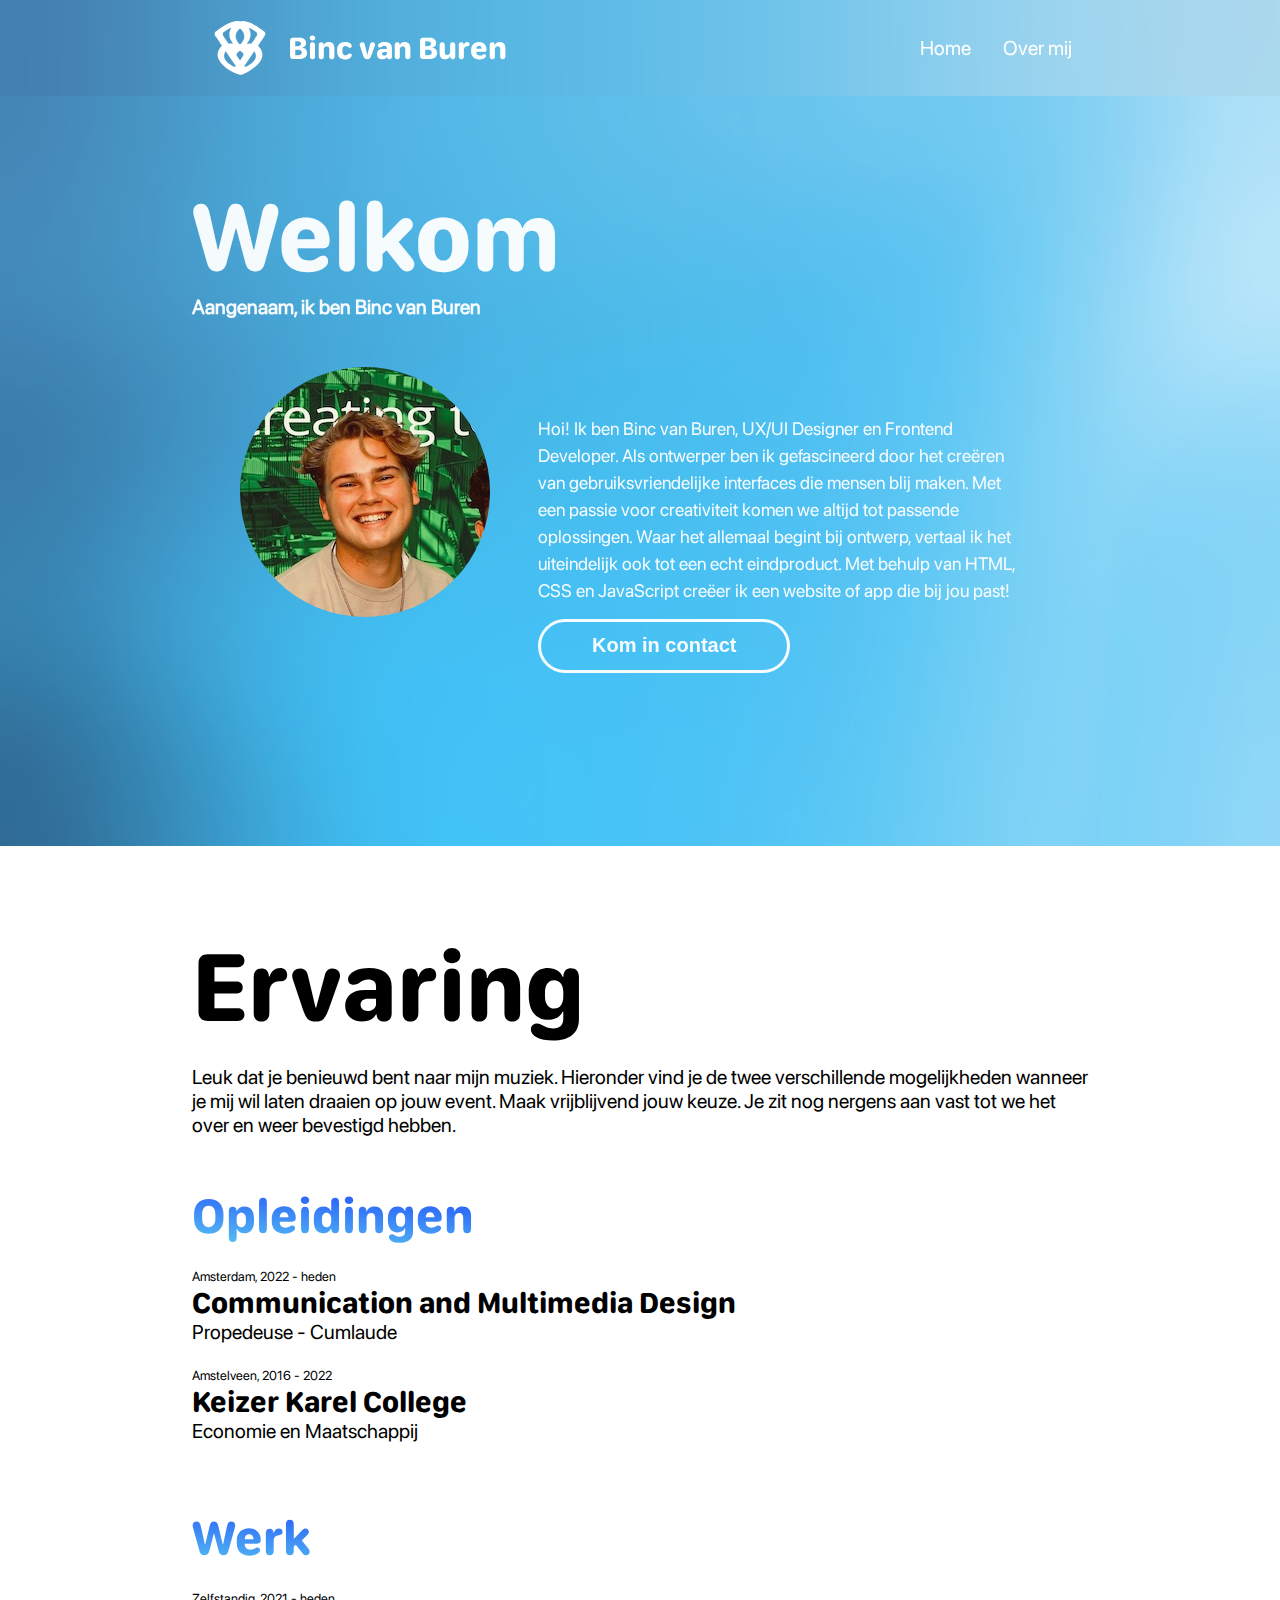
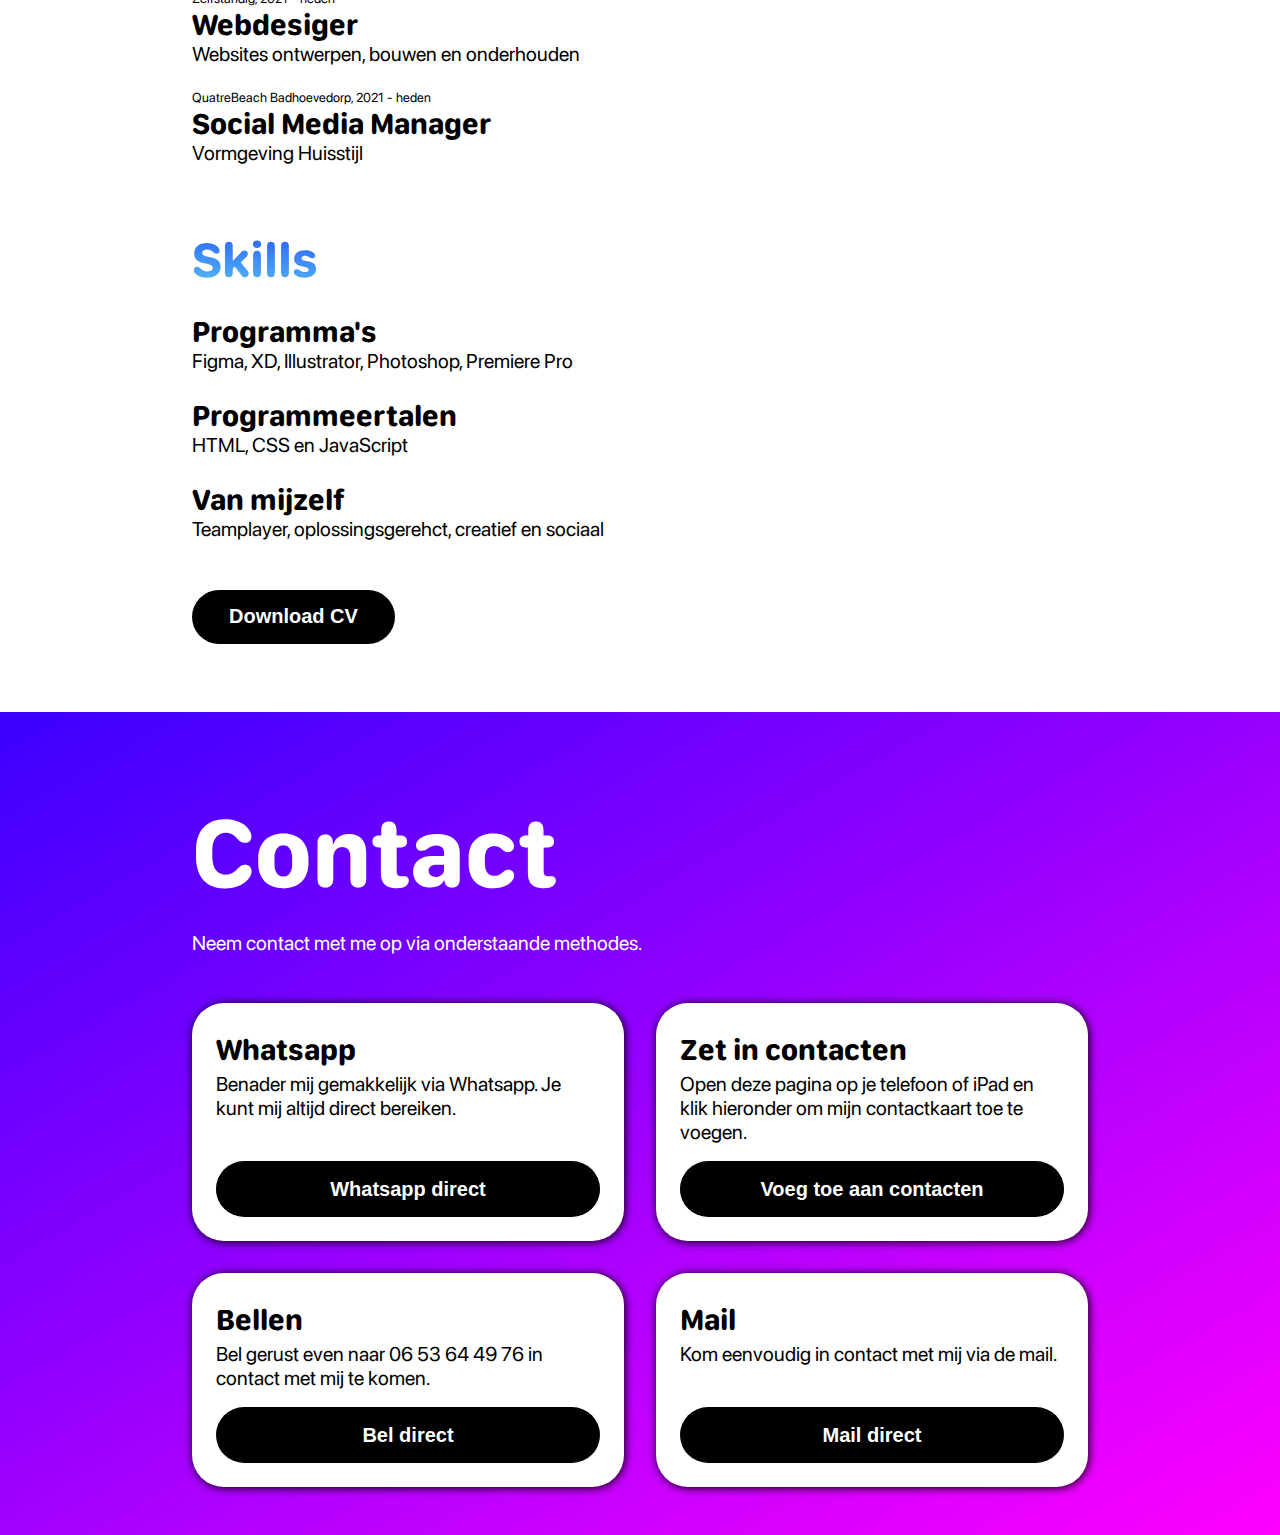
==== over_portfolio.html @ d805f2c6 "Add files via upload" ====
<!doctype html>
<html lang="nl">

<head>
	<meta charset="UTF-8">
	<meta name="author" content="jouw naam">
	<meta name="viewport" content="width=device-width, initial-scale=1">

	<title>Portfolio | Binc van Buren</title>

	<link href="styles/style.css" rel="stylesheet">
	<link rel="icon" type="image/svg+xml" href="images/favicon.svg">
</head>

<body class="over_portfolio">

	<script defer src="scripts/script.js"></script>

	<header>
		<nav>
			<img src="./images/iconen/logo_small.svg" alt="Apple logo">
			<div> <a href="portfolio.html">
					<h1>Binc van Buren</h1>
				</a></div>

			<div> <a href="portfolio.html">
					<p>Home</p>
				</a>
				<a href="over_portfolio.html">
					<p>Over mij</p>
				</a>
			</div>
		</nav>
	</header>

	<main>
		<section class="video_wrapper">
			<video src="./videos/gradient_blauw.mp4" playsinline loop muted autoplay></video>
			<video src="./videos/gradient.mp4" playsinline loop muted autoplay></video>
		</section>

		<section class="video_wrapper2" id="welkom">


			<div>
				<div>
					<div>
						<h2>Welkom</h2>
						<p>Aangenaam, ik ben Binc van Buren</p>
					</div>

					<div>
						<img src="./images/portfolio/binc_klein.jpg" alt="Apple logo">
					</div>


				</div>

				<div>
					<div>
						<img src="./images/portfolio/binc.jpg" alt="Apple logo">
					</div>
					<div>
						<p>
							Hoi! Ik ben Binc van Buren, UX/UI Designer en Frontend Developer. Als ontwerper ben ik gefascineerd door het creëren van gebruiksvriendelijke interfaces die mensen blij maken. Met een passie voor creativiteit komen we altijd tot passende oplossingen. Waar het allemaal begint bij ontwerp, vertaal ik het uiteindelijk ook tot een echt eindproduct. Met behulp van HTML, CSS en JavaScript creëer ik een website of app die bij jou past!</p>
						<a class="secundair" href="#contact"><button class="bt">Kom in contact</button></a>
					</div>
				</div>
			</div>
		</section>

		<section class="wrapper3" id="ervaring">
			<div>
				<h2>Ervaring</h2>
				<p>Leuk dat je benieuwd bent naar mijn muziek. Hieronder vind je de twee verschillende mogelijkheden
					wanneer je mij wil laten draaien op jouw event. Maak vrijblijvend jouw keuze. Je zit nog nergens aan
					vast tot we het over en weer bevestigd hebben.</p>
			</div>

			<div class="ev_lijst">


				<div id="opleidingen">
				<h3>Opleidingen</h3>
				<article>
					<p>Amsterdam, 2022 - heden</p>
					<h4>Communication and Multimedia Design</h4>
					<p>Propedeuse - Cumlaude</p>
				</article>

				<article>
					<p>Amstelveen, 2016 - 2022</p>
					<h4>Keizer Karel College</h4>
					<p>Economie en Maatschappij</p>
				</article>
			</div>

			<div id="werk">
				<h3>Werk</h3>
				<article>
					<p>Zelfstandig, 2021 - heden</p>
					<h4>Webdesiger</h4>
					<p>Websites ontwerpen, bouwen en onderhouden</p>
				</article>

				<article>
					<p>QuatreBeach Badhoevedorp, 2021 - heden</p>
					<h4>Social Media Manager</h4>
					<p>Vormgeving Huisstijl</p>
				</article>
			</div>

			<div id="skills">
				<h3>Skills</h3>
				<article>
					<p></p>
					<h4>Programma's</h4>
					<p>Figma, XD, Illustrator, Photoshop, Premiere Pro</p>
				</article>

				<article>
					<p></p>
					<h4>Programmeertalen</h4>
					<p>HTML, CSS en JavaScript</p>
				</article>

				<article>
					<p></p>
					<h4>Van mijzelf</h4>
					<p>Teamplayer, oplossingsgerehct, creatief en sociaal</p>
				</article>
			</div>

			<div>
				<a class="grid-button_contact" href="./assets/cv/CV Binc van Buren.pdf" target="_blank"> <button class="bt">Download CV</button></a>
			</div>
		</section>

		<section class="wrapper4" id="contact">
			<div>
				<h2>Contact</h2>
				<p>Neem contact met me op via onderstaande methodes.</p>

			</div>

			<div class="grid1">
				<article>
					<div>
						<h3>Whatsapp</h3>
						<p>Benader mij gemakkelijk via Whatsapp. Je kunt mij altijd direct bereiken.</p>
					</div>
					<div>
						<a class="grid-button_contact" href="https://wa.link/j24bse" target="_blank"><button
								class="bt">Whatsapp direct</button></a>
					</div>
				</article>

				<article>
					<div>
						<h3>Zet in contacten</h3>
						<p>Voeg mijn contactgegevens toe aan je contactenlijst om mij gemakkelijk te benaderen.</p>
						<p>Open deze pagina op je telefoon of iPad en klik hieronder om mijn contactkaart toe te voegen.
						</p>
					</div>
					<div>
						<a class="grid-button_contact" href="./assets/vcard/Binc van Buren.vcf"><button class="bt">Voeg
								toe aan contacten</button></a>
					</div>
				</article>

				<article>
					<div>
						<h3>Bellen</h3>
						<p>Bel gerust even om in contact met mij te komen.</p>
						<p>Bel gerust even naar 06 53 64 49 76 in contact met mij te komen.</p>
					</div>
					<div>
						<a class="grid-button_contact" href="./assets/vcard/Binc van Buren.vcf"><button class="bt">Bel
								direct</button></a>
					</div>
				</article>

				<article>
					<div>
						<h3>Mail</h3>
						<p>Kom eenvoudig in contact met mij via de mail. </p>
					</div>
					<div>
						<a class="grid-button_contact" href="mailto:bincvanburen@icloud.com?subject=DJ Aanvraag"><button
								class="bt">Mail direct</button></a>
					</div>
				</article>

			</div>
		</section>

	</main>

	<footer>

	</footer>
</body>

</html>
---- styles/style.css ----
/**************/
/* CSS REMEDY */
/**************/
*,
*::after,
*::before {
	box-sizing: border-box;
	margin: 0;
	padding: 0;
	scroll-behavior: smooth;
}




/* //////////////////////////
	VARIABELEN 
////////////////////////// */
:root {
	--achtergrond: white;
	--h-zwart: black;
	--h3-kleur: blue;
	--h3-kleur-donker: magenta;

	--h3-kleur-port: #57C4F2;
	--h3-kleur-donker-port: #ffffff;

	--grid-kleur: #E4E4E4;
}




/* //////////////////////////
	KOPTEKSTEN 
////////////////////////// */

@font-face {
	font-family: 'Regular';
	src: url('../assets/fonts/SF-Pro-Text-Light.otf');
}

@font-face {
	font-family: 'Display';
	src: url('../assets/fonts/SF-Pro-Display-Regular.otf');
}

@font-face {
	font-family: 'Rounded';
	src: url('../assets/fonts/SF-Compact-Rounded-Bold.otf');
}

p {
	font-family: 'Display';
	font-size: 20px;
}

h1 {
	font-family: 'Rounded';
	font-size: 19px;
}

h2 {
	font-family: 'Rounded';
	font-size: 32px;
	color: var(--h2-kleur)
}

h3 {
	font-family: 'Rounded';
	font-size: 30px;
}

h4 {
	font-family: 'Rounded';
	font-size: 22px;
}

li {
	font-family: 'Regular';
	font-size: 12px;
}

.home h2 {
	color: white;
}

.home p {
	color: white;
}

/* //////////////////////////
	NAVIGATIE 
////////////////////////// */

nav {
	display: flex;
	justify-content: flex-start;
	padding: 1em;
	list-style: none;
	transition: margin 1s;
	margin: 0em 5%;
}

nav div:nth-of-type(1) {
	display: flex;
	justify-content: center;
	align-items: center;
	flex-direction: column;
	margin-left: 1em;
}


nav div:nth-of-type(2) {
	margin-left: auto;
	display: flex;
	justify-content: center;
	align-items: center;
	gap: 2em;
}

nav div:nth-of-type(2) a {
	color: white;
	font-size: 18px;
}

nav h1 {
	font-size: 32px;
	color: white;
}

nav img {
	filter: brightness(0) invert(1);
	max-width: 4em;
	/* transition: max-width 1s; */

}

img {
	scale: 100%;
	align-self: center;
	display: block;
	height: auto;
}





@media screen and (min-width: 800px) {

	nav {
		margin: 0em 15%;
	}

}

/* VIDEO WRAPPERS */

main section:nth-of-type(1) video {
	position: fixed;
	top: 0;
	left: 0;

	object-fit: cover;
	height: 100%;
	width: 100%;
	z-index: -2;
}

.video_wrapper {
	position: relative;

	width: 100%;
	height: 100%;
	overflow: hidden;
}

main section:nth-of-type(2) video {
	position: absolute;
	top: 0;
	left: 0;

	object-fit: cover;
	height: 100%;
	width: 100%;
	z-index: -1;
}

.video_wrapper2 {
	position: relative;

	width: 100%;
	height: 750px;
	overflow: hidden;
	opacity: 95%;
}

.wrapper3 {
	position: relative;
	overflow: hidden;
}


.wrapper4 {
	position: relative;
	overflow: hidden;
}



/* WELKOM */


.welkom_tekst {
	color: white;
}

.welkom_tekst p {
	margin-bottom: 1.5em;
}

main section:nth-of-type(1) div:nth-of-type(1) {
	margin: 20em 0em 0em 15%;
	transition: margin 1s;
}


.home section div:first-of-type h2,
.portfolio section div:first-of-type h2,
.over_portfolio section div:first-of-type h2 {
	color: white;
	margin-bottom: 0.2em;
}

main section:nth-of-type(1) div:nth-of-type(2) {
	display: flex;
	justify-content: center;
	scale: 1.5;
	padding: 1em;
	margin-top: 20vh;
}

main section:nth-of-type(1) div:nth-of-type(2) img {
	transform: rotate(90deg);
	filter: brightness(0) invert(1);
}




/* LINKS */

a:link {
	text-decoration: none;
}

.primair {
	color: black;
	background-color: white;
	padding: 0.8em 3em;
	border-radius: 2em;
	border-color: rgba(0, 0, 0, 0);
	border-width: 1px;
	border-style: solid;
	font-family: 'Regular';
	font-size: 17px;
	margin-bottom: 2em;
	transition: background-color 0.15s ease-in-out;
	transition: padding 0.15s ease-in-out;
	font-weight: bold;
	margin-right: 1.5em;
}

.primair:hover {
	background-color: transparent;
	border-color: white;
	border-width: 3px;
	padding: 0.8em 5em;
}

.primair:hover .bt {
	color: white;
}

.primair .bt {
	color: black;
	;
}

.secundair {
	color: white;
	background-color: transparent;
	padding: 0.8em 3em;
	border-radius: 2em;
	border-color: white;
	border-width: 3px;
	border-style: solid;
	font-family: 'Regular';
	font-size: 17px;
	margin-bottom: 2em;
	transition: background-color 0.15s ease-in-out;
	transition: padding 0.15s ease-in-out;
	font-weight: bold;
}

.secundair .bt {
	color: white;
}

.secundair:hover {
	background-color: white;
	border-color: rgba(0, 0, 0, 0);
	border-width: 3px;
	padding: 0.8em 5em;
}

.secundair:hover .bt {
	color: black;
}


/* SECTIE 2 - WELKOM */

.home section:nth-of-type(2),
.portfolio section:nth-of-type(2) {
	margin-top: 5%;
}

.portfolio section:nth-of-type(2) {
	background-image: linear-gradient(-180deg, var(--h3-kleur-port) 10%, var(--h3-kleur-donker-port));
}

section:nth-of-type(2)>div:nth-of-type(2) {
	display: flex;
}

section:nth-of-type(2)>div:nth-of-type(1)>div:nth-of-type(2) {
	display: flex;
}

.home section:nth-of-type(2) div img,
.portfolio section:nth-of-type(2) div img,
.over_portfolio section:nth-of-type(2) div img   {
	border-radius: 50%;
}

section:nth-of-type(2) div:first-of-type {
	z-index: 1;
}

section:nth-of-type(2) div:first-of-type div:first-of-type div:first-of-type p,
section:nth-of-type(2) div:first-of-type div:nth-of-type(2) div:nth-of-type(2) p {
	color: white;
}





main section:nth-of-type(2)>div:nth-of-type(1) {
	margin-left: 15%;
	margin-top: 5em;
	transition: margin 1s;
}


main section:nth-of-type(2)>div:nth-of-type(1)>div:nth-of-type(1) {
	display: flex;
}

main section:nth-of-type(2)>div:nth-of-type(1)>div:nth-of-type(1)>div:nth-of-type(2) {
	margin-left: 5em;
}


main section:nth-of-type(2) div:nth-of-type(1) h2,
main section:nth-of-type(4) div:nth-of-type(1) h2  {
	font-size: 100px;
}

main section:nth-of-type(2) div:nth-of-type(1) div:nth-of-type(2) {
	margin-top: 3em;
	margin-left: 3em;
}

main section:nth-of-type(2) div:nth-of-type(1) div:nth-of-type(2) p {
	font-size: 18px;
	line-height: 1.5;
	max-width: 30em;
	margin-right: 10%;
}

main section:nth-of-type(2) div:nth-of-type(1) div:nth-of-type(1) p {
	margin-top: -1em;
	font-weight: bolder;
}

main section:nth-of-type(2)>div:nth-of-type(1)>div:nth-of-type(1) div:nth-of-type(2) {
	margin-top: -0.5em;
}

main section:nth-of-type(2)>div:nth-of-type(1) button {
	margin-top: 1.5em;
}

@media screen and (max-width: 800px) {

	body main section:nth-of-type(1)>div:nth-of-type(1),
	body main section:nth-of-type(2)>div:nth-of-type(1),
	body main section:nth-of-type(2)>div:nth-of-type(2),
	body main section:nth-of-type(3)>div:nth-of-type(1),
	body main section:nth-of-type(3)>div:nth-of-type(2),
	body main section:nth-of-type(4)>div:nth-of-type(1),
	body main section:nth-of-type(4)>div:nth-of-type(2) {
		margin-left: 10%;
	}

	body main section:nth-of-type(3)>div:nth-of-type(1),
	body main section:nth-of-type(3)>div:nth-of-type(2),
	body main section:nth-of-type(4)>div:nth-of-type(1),
	body main section:nth-of-type(4)>div:nth-of-type(2) {
		margin-right: 10%;
	}

	main section:nth-of-type(2) div:nth-of-type(1) div:nth-of-type(1) h2  {
		font-size: 50px;
	}

	main section:nth-of-type(2) div:nth-of-type(1) div:nth-of-type(1) p {
		margin-top: -0.5em;
	}

	main section:nth-of-type(2) div:nth-of-type(1) div:nth-of-type(2) {
		margin-top: -1em;
	}

	main section:nth-of-type(2) div:nth-of-type(1) div:nth-of-type(2) {
		margin-top: 2em;
	}

	main section:nth-of-type(2)>div:nth-of-type(1)>div:nth-of-type(1)>div:nth-of-type(2) {
		margin-left: 2em;
	}

	.primair,
	.secundair {
		padding: 0.8em 2em;
		margin-right: 0.5em;
	}

	.primair:hover,
	.secundair:hover {
		padding: 0.8em 2em;
	}

	.welkom_tekst p {
		max-width: 13em;
	}

	main section:nth-of-type(1) div:nth-of-type(1) {
		margin-top: 10em;
		transition: margin 1s;
	}

	main section:nth-of-type(1) div:nth-of-type(2) {
		margin-top: 20vh;
	}

	nav h1 {
		font-size: 20px;
		margin-left: -0.5em;
	}

	main section:nth-of-type(2) div:nth-of-type(1) div:nth-of-type(2) {
		margin-left: 0em;
	}

	.home main section:nth-of-type(4) div:nth-of-type(2) article:nth-of-type(3) p:nth-of-type(2),
	.over_portfolio main section:nth-of-type(4) div:nth-of-type(2) article:nth-of-type(3) p:nth-of-type(2) {
		display: none;
	}

	.home main section:nth-of-type(4) div:nth-of-type(2) article:nth-of-type(2) p:nth-of-type(2),
	.over_portfolio main section:nth-of-type(4) div:nth-of-type(2) article:nth-of-type(2) p:nth-of-type(2) {
		display: none;
	}

	.portfolio nav div:nth-of-type(2),
	.over_portfolio nav div:nth-of-type(2),
	.project_pagina nav div:nth-of-type(2) {
		display: none;
	}

}

@media screen and (min-width: 800px) {
	.home main section:nth-of-type(4) div:nth-of-type(2) article:nth-of-type(3) p:nth-of-type(1),
	.over_portfolio main section:nth-of-type(4) div:nth-of-type(2) article:nth-of-type(3) p:nth-of-type(1) {
		display: none;
	}

	.home main section:nth-of-type(4) div:nth-of-type(2) article:nth-of-type(2) p:nth-of-type(1),
	.over_portfolio main section:nth-of-type(4) div:nth-of-type(2) article:nth-of-type(2) p:nth-of-type(1) {
		display: none;
	}
}

@media screen and (max-width: 1250px) {

	main section:nth-of-type(2)>div:nth-of-type(1)>div:nth-of-type(2) img {
		display: none;
	}

	main section:nth-of-type(2) div:nth-of-type(1) div:nth-of-type(2) p {
		margin-left: 0em;
	}

	main section:nth-of-type(2)>div:nth-of-type(1) button {
		margin-left: 0em;
	}

	main section:nth-of-type(2) div:nth-of-type(1) div:nth-of-type(2) {
		margin-left: 0em;
	}

}

@media screen and (min-width: 1250px) {

	main section:nth-of-type(2)>div:nth-of-type(1)>div:nth-of-type(1) img {
		display: none;
	}

	main section:nth-of-type(2) div:nth-of-type(1) div:nth-of-type(2) p {
		max-width: 30em;
	}

}

@media screen and (min-width: 2000px) {


	main section:nth-of-type(2) div:nth-of-type(1) div:nth-of-type(2) p {
		max-width: 40em;
	}

}


/* SECTIE 3 - BOEKEN*/

body main section:nth-of-type(3) {
	background-color: var(--achtergrond)
}

body main section:nth-of-type(3)>div:nth-of-type(1),
body main section:nth-of-type(4)>div:nth-of-type(1) {
	margin-top: 5em;
}


body main section:nth-of-type(3) div:nth-of-type(1) h2,
body main section:nth-of-type(3) div:nth-of-type(1) p {
	color: var(--h-zwart);
}

body main section:nth-of-type(3) h2,
.home main section:nth-of-type(4) h2 {
	font-size: 100px;
}


body main section:nth-of-type(3)>div,
.home main section:nth-of-type(4)>div,
.over_portfolio main section:nth-of-type(4)>div  {
	margin-left: 15%;
	margin-right: 15%;
}


.grid1 {
	display: grid;
	gap: 2em;
	grid-template-columns: repeat(auto-fit, minmax(300px, 1fr));
	grid-auto-flow: dense;
	max-width: 1200px;
	margin: auto;
	margin-top: 3em;
	margin-bottom: 3em;
}

.grid1 article {
	padding: 1.5em;
	border-radius: 2em;
	display: flex;
	flex-direction: column;
	justify-content: space-between;
	box-shadow: 1px 1px 10px black;
}

.home main section:nth-of-type(3) div:nth-of-type(2) article:nth-of-type(1) {
	background-image: linear-gradient(150deg, var(--h3-kleur) -30%, var(--h3-kleur-donker));
}

.home main section:nth-of-type(3) div:nth-of-type(2) article:nth-of-type(2) {
	background-image: linear-gradient(-120deg, var(--h3-kleur) -30%, var(--h3-kleur-donker));
}


.grid1 article h3,
.home main section:nth-of-type(3) div:nth-of-type(2) div p,
.over_portfolio main section:nth-of-type(4) > div > p  {
	color: white;
}

.home main section:nth-of-type(3)>div:nth-of-type(1) p {
	max-width: 35em;
}

.grid1 h3,
	{
	margin-bottom: 0.5em;
}

.grid1 h3 {
	line-height: 1.5;
}

.grid1 article div:nth-of-type(2) {
	justify-self: flex-end;
}

.grid1 article div:nth-of-type(2) {
	display: flex;
	flex-direction: column;
	justify-content: center;
}

.grid-button {
	color: black;
	background-color: white;
	padding: 0.8em 0em;
	margin-top: 1em;
	border-radius: 2em;
	border-color: rgba(0, 0, 0, 0);
	border-width: 3px;
	border-style: solid;
	font-family: 'Regular';
	font-size: 17px;
	transition: background-color 0.15s ease-in-out;
	transition: padding 0.15s ease-in-out;
	font-weight: bold;
	text-align: center;
}

.grid-button:hover {
	background-color: transparent;
	border-color: white;
	border-width: 3px;
}

.grid-button:hover .bt {
	color: white;
}

.grid-button_contact {
	background-color: black;
	padding: 0.8em 0em;
	margin-top: 1em;
	border-radius: 2em;
	border-color: rgba(0, 0, 0, 0);
	border-width: 3px;
	border-style: solid;
	font-family: 'Regular';
	font-size: 17px;
	transition: background-color 0.15s ease-in-out;
	transition: padding 0.15s ease-in-out;
	font-weight: bold;
	text-align: center;
	padding-left: 2em;
	padding-right: 2em;
}

.grid-button_contact:hover {
	background-image: linear-gradient(150deg, var(--h3-kleur) -30%, var(--h3-kleur-donker));
	border-color: white;
	border-width: 3px;
}

.grid-button_contact .bt {
	color: white;
}

.grid-button_contact:hover .bt {
	color: white;
}

button {
	font-size: 20px;
	background-color: transparent;
	border: none;
	font-weight: bold;
}


/* SECTIE 4 - CONTACT */

.home main section:nth-of-type(4) {
	background-image: linear-gradient(150deg, var(--h3-kleur) -30%, var(--h3-kleur-donker));
}

.home main section:nth-of-type(4) div:nth-of-type(2) article,
.over_portfolio main section:nth-of-type(4) div:nth-of-type(2) article {
	background-color: var(--achtergrond)
}

.home main section:nth-of-type(4) div:nth-of-type(2) div h3,
.home main section:nth-of-type(4) div:nth-of-type(2) div p,
.over_portfolio main section:nth-of-type(4) div:nth-of-type(2) div h3,
.over_portfolio main section:nth-of-type(4) div:nth-of-type(2) div p  {
	color: var(--h-zwart)
}




@media screen and (max-width: 800px) {

	body main section:nth-of-type(3) h2,
	.home main section:nth-of-type(4) h2,
	.over_portfolio main section:nth-of-type(4) div:nth-of-type(1) h2 {
		font-size: 75px;
	}

	.portfolio main section:nth-of-type(3) div:nth-of-type(1) h2 {
		font-size: 70px;
	}


}

@media (prefers-color-scheme:light) {
	.over_portfolio main section:nth-of-type(1) video:nth-of-type(2),
	.portfolio main section:nth-of-type(1) video:nth-of-type(2) {
		display: none;
	}

	.project_pagina header nav img {
		filter: brightness(0) invert(1);
	}
	
}

@media (prefers-color-scheme:dark) {

	:root {
		--achtergrond: black;
		--h-zwart: white;
		--h3-kleur-donker: rgb(221, 0, 66);
		--h3-kleur-port: #bf16fc;
		--h3-kleur-donker-port: #0b054c;
		--grid-kleur: #2b2b2b;

	}

	.over_portfolio main section:nth-of-type(1) video:nth-of-type(1),
	.portfolio main section:nth-of-type(1) video:nth-of-type(1) {
		display: none;
	}

	.grid1 article {
		box-shadow: 0px 0px 10px rgb(134, 133, 133);
	}

	.grid-button_contact {
		color: black;
		background-color: white;
		padding: 0.8em 0em;
		margin-top: 1em;
		border-radius: 2em;
		border-color: rgba(0, 0, 0, 0);
		border-width: 3px;
		border-style: solid;
		font-family: 'Regular';
		font-size: 17px;
		transition: background-color 0.15s ease-in-out;
		transition: padding 0.15s ease-in-out;
		font-weight: bold;
		text-align: center;
		padding-left: 2em;
		padding-right: 2em;
	}

	.grid-button_contact:hover {
		background-image: linear-gradient(150deg, var(--h3-kleur) -30%, var(--h3-kleur-donker));
		border-color: white;
		border-width: 3px;
	}

	.grid-button_contact:hover .bt {
		color: white;
	}

	.grid-button_contact .bt {
		color: black;
	}

	.grid2 a div:nth-of-type(2) img {
		filter: brightness(0) invert(1);
	}

}

.portfolio main section:nth-of-type(3) div:nth-of-type(2) a {
	background-color: var(--grid-kleur);
}

.portfolio main section:nth-of-type(3) div:nth-of-type(2) a h3 {
	color: var(--h-zwart);
}

.grid2 {
	display: grid;
	gap: 2em;
	grid-template-columns: repeat(auto-fit, minmax(325px, 1fr));
	grid-auto-flow: dense;
	max-width: 1600px;
	margin: auto;
	margin-top: 3em;
	margin-bottom: 3em;
}

.grid2 a {
	padding: 1em;
	border-radius: 2em;
	display: flex;
	flex-direction: column;
	justify-content: space-between;
	box-shadow: 1px 1px 10px rgb(219, 219, 219);
}

.grid2 a div:nth-of-type(1) {
	display: flex;
	flex-direction: column;
	justify-content: center;
}


.grid2 a h3 {
	color: white;
	text-align: center;
	transition: scale 0.3s ease-in-out;
}

.grid2 h3 {
	line-height: 1.5;
}

.grid2 p {
	text-align: center;
	color: #0071e3;
	font-weight: bolder;
	transition: scale 0.3s ease-in-out;
}

.grid2 a div:nth-of-type(2) img {
	margin-left: auto;
	transition: transform 0.3s ease-in-out;
}

.grid2 a div:nth-of-type(1) img {
	transition: scale 0.3s ease-in-out;
}

.grid2 a:hover .kop_grid2 {
	scale: 1.1;
	transition: scale 0.3s ease-in-out;
}

.grid2 a:hover .sub_grid2 {
	scale: 1.05;
	transition: scale 0.3s ease-in-out;
}

.grid2 a:hover .img_grid2 {
	scale: 1.05;
	transition: scale 0.3s ease-in-out;

}

.grid2 a:hover .pijl_grid2 {
	transform: rotate(-45deg);
	transition: transform 0.3s ease-in-out;

}

.grid2 a div:nth-of-type(1) {
	margin-top: auto;
}

/* VOLGORDE */


.grid2 a:nth-of-type(1) {
	order: 1;
}

.grid2 a:nth-of-type(2) {
	order: 2;
}

.grid2 a:nth-of-type(3) {
	order: 4;
}

.grid2 a:nth-of-type(4) {
	order: 3;
}


/* PROJECT 1 - HHK */

.grid2 a:nth-of-type(1) div:nth-of-type(1) img,
.grid2 a:nth-of-type(3) div:nth-of-type(1) img {
	width: 100%;
	height: auto;
}


/* PROJECT 2 - APPLE */

.grid2 a:nth-of-type(2),
.grid2 a:nth-of-type(4) {
	grid-column: span 2;
}


.grid2 a:nth-of-type(2) div:nth-of-type(1),
.grid2 a:nth-of-type(4) div:nth-of-type(1) {
	padding: 2em;
}

.grid2 a:nth-of-type(2) div:nth-of-type(1) img,
.grid2 a:nth-of-type(4) div:nth-of-type(1) img {
	width: 100%;
	height: auto;
}

@media screen and (max-width: 1750px) {

	.grid2 {
		grid-template-columns: repeat(auto-fit, minmax(250px, 1fr));
	}

}


@media screen and (max-width: 800px) {

	.grid2 a:nth-of-type(2),
	.grid2 a:nth-of-type(4) {
		grid-column: span 1;
	}

	.grid2 a:nth-of-type(2) div:nth-of-type(1) {
		padding: 1em;
	}

	.grid2 a:nth-of-type(1) div:nth-of-type(2) h3:nth-of-type(1) {
		display: none;
	}

}


@media screen and (min-width: 800px) {

	.grid2 a:nth-of-type(1) div:nth-of-type(2) h3:nth-of-type(2) {
		display: none;
	}

}




/* OVER MIJ PAGINA */

.over_portfolio header,
.over_portfolio section:nth-of-type(2) {
	-webkit-backdrop-filter: blur(20em);
	backdrop-filter: blur(5em);
}


/* WERKERVAING */

.ev_lijst > div {
	margin-top: 3em;
	margin-bottom: 4em;
}

.ev_lijst button {
	margin-bottom: 1em;
}

.ev_lijst div {
	/* background-color: red;	 */
}

.ev_lijst p {
	color: var(--h-zwart);
	max-width: 40em;
}

.ev_lijst h3 {
	font-size: 50px;
	background-image: linear-gradient(to top right, var(--h3-kleur-port), var(--h3-kleur));
	-webkit-background-clip: text;
	background-clip: text;
	-webkit-text-fill-color: transparent;
}

.ev_lijst h4 {
	font-size: 30px;
	color: var(--h-zwart)
}

.ev_lijst div article {
	margin-top: 1.5em;
}

.ev_lijst div article>p:nth-of-type(1) {
	font-size: 13px;
}


/* PORTFOLIO - CONTACT */

.over_portfolio main section:nth-of-type(4) {
	background-image: linear-gradient(150deg, var(--h3-kleur) -30%, var(--h3-kleur-donker));
}

.home main section:nth-of-type(4) div:nth-of-type(2) article {
	background-color: var(--achtergrond)
}

.home main section:nth-of-type(4) div:nth-of-type(2) div h3,
.home main section:nth-of-type(4) div:nth-of-type(2) div p {
	color: var(--h-zwart)
}


/* PROJECTEN PAGINA */

.project_pagina section:nth-of-type(2) {
	background-color: var(--achtergrond);
	margin-top: -5em;
}

.project_pagina h1,
.project_pagina h2,
.project_pagina p {
	color: var(--h-zwart);
}

.project_pagina header {
	background-color: var(--achtergrond);
}




.carousel-container {
	width: 100%;
	padding-block: 16px 32px;
	margin-top: 2em;
	overflow-x: auto;
	display: flex;
	width: 100%;
	gap: 2em;
	align-items: center;
	scroll-snap-type: x mandatory;
  }

  .carousel-container img {
	width: 100%;
	padding: 2em;
  }
  
  
  .carousel-slide {
	flex: 1 0 35%;
	/* aspect-ratio: 1; */
	flex-flow: column nowrap;
	display: flex;
	justify-content: center;
	align-items: center;
	background-color: var(--grid-kleur);
	scroll-snap-align: center;
	border-radius: 20px;
	margin-bottom: 4em;
  }

  .carousel-container div:first-of-type {
	margin-left: 15%;
  }

  .carousel-container div:last-of-type {
	margin-right: 15%;
  }
  
  @media (max-width: 600px) {
	.carousel-slide {
	  flex: 1 0 90%;
	}
  }

  .project_pagina section:nth-of-type(3) h2 {
	margin-left: 15%;
}

@media screen and (max-width: 800px) {

	.carousel-container div:first-of-type {
		margin-left: 0%;
	  }

	  .carousel-slide {
		flex: 1 0 80%;
		/* aspect-ratio: 1; */
	  }

	  .project_pagina section:nth-of-type(3) h2 {
		margin-left: 10%;
	}

}
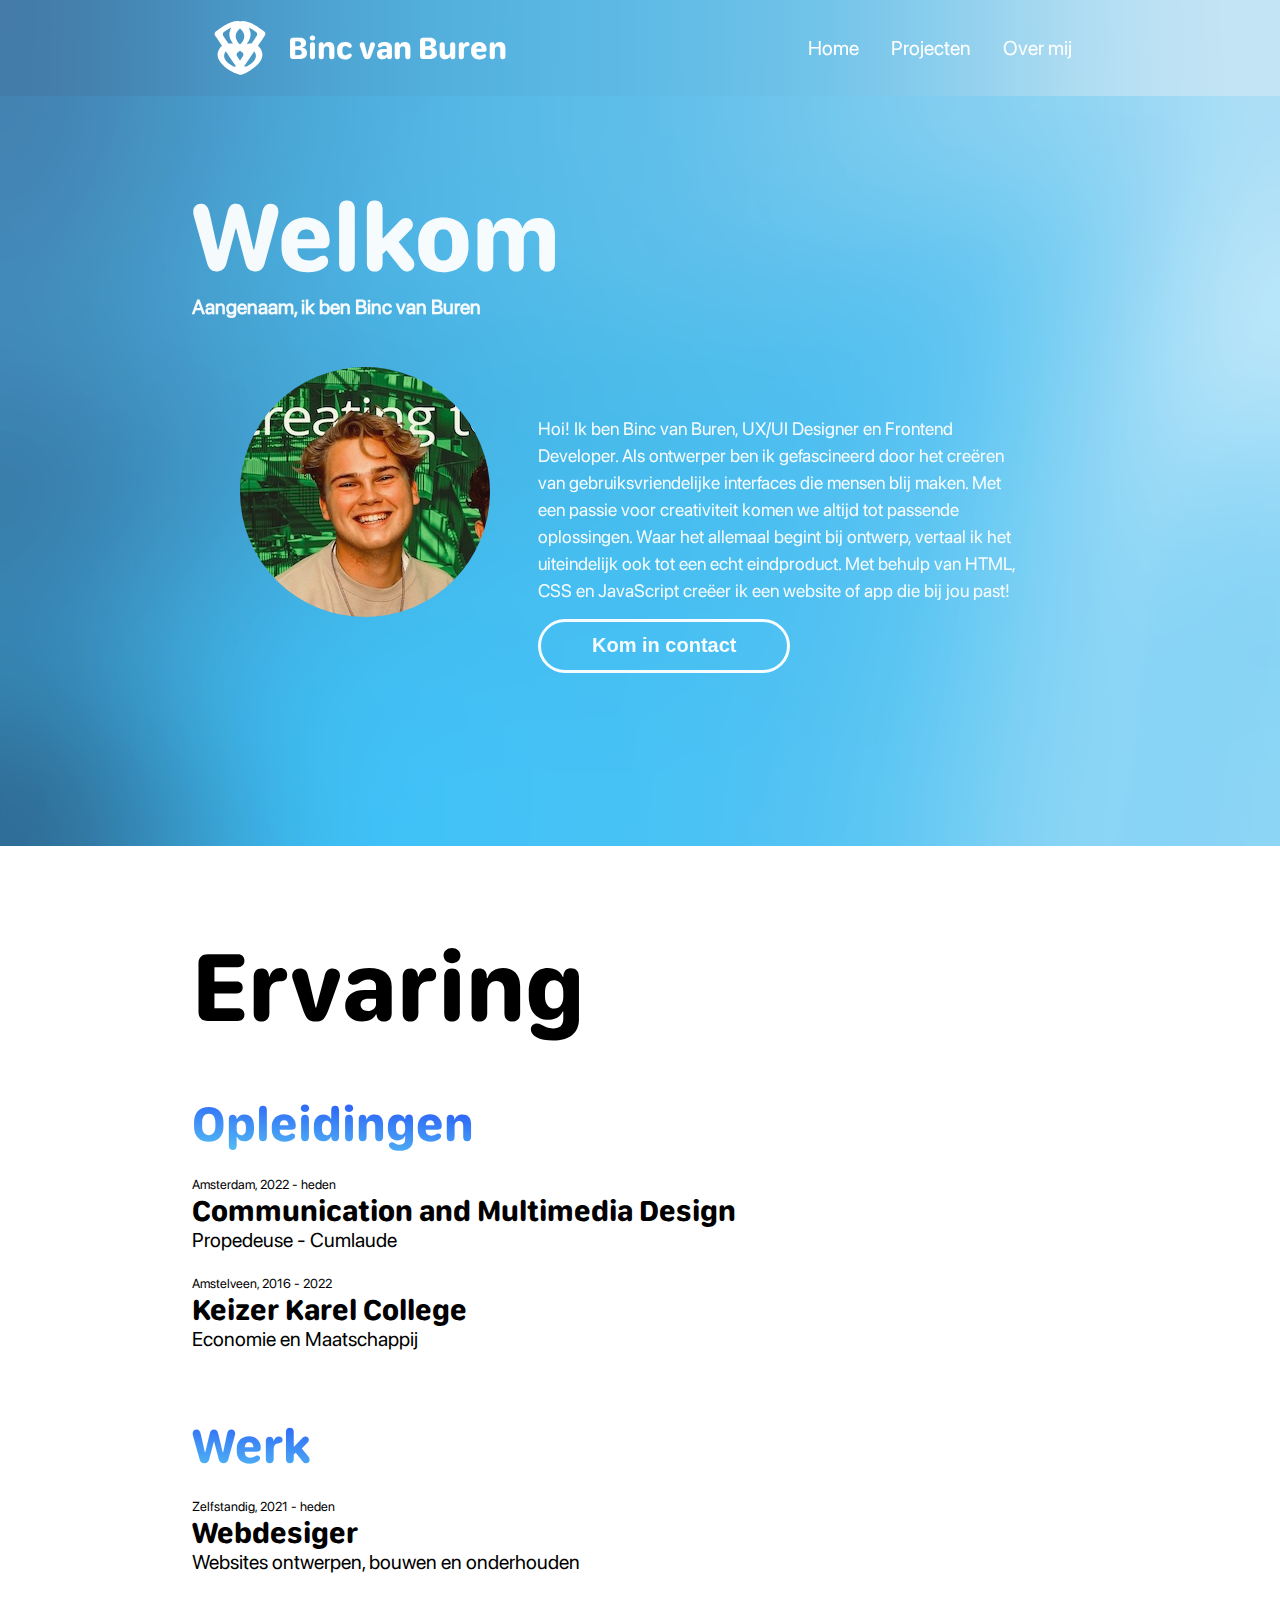
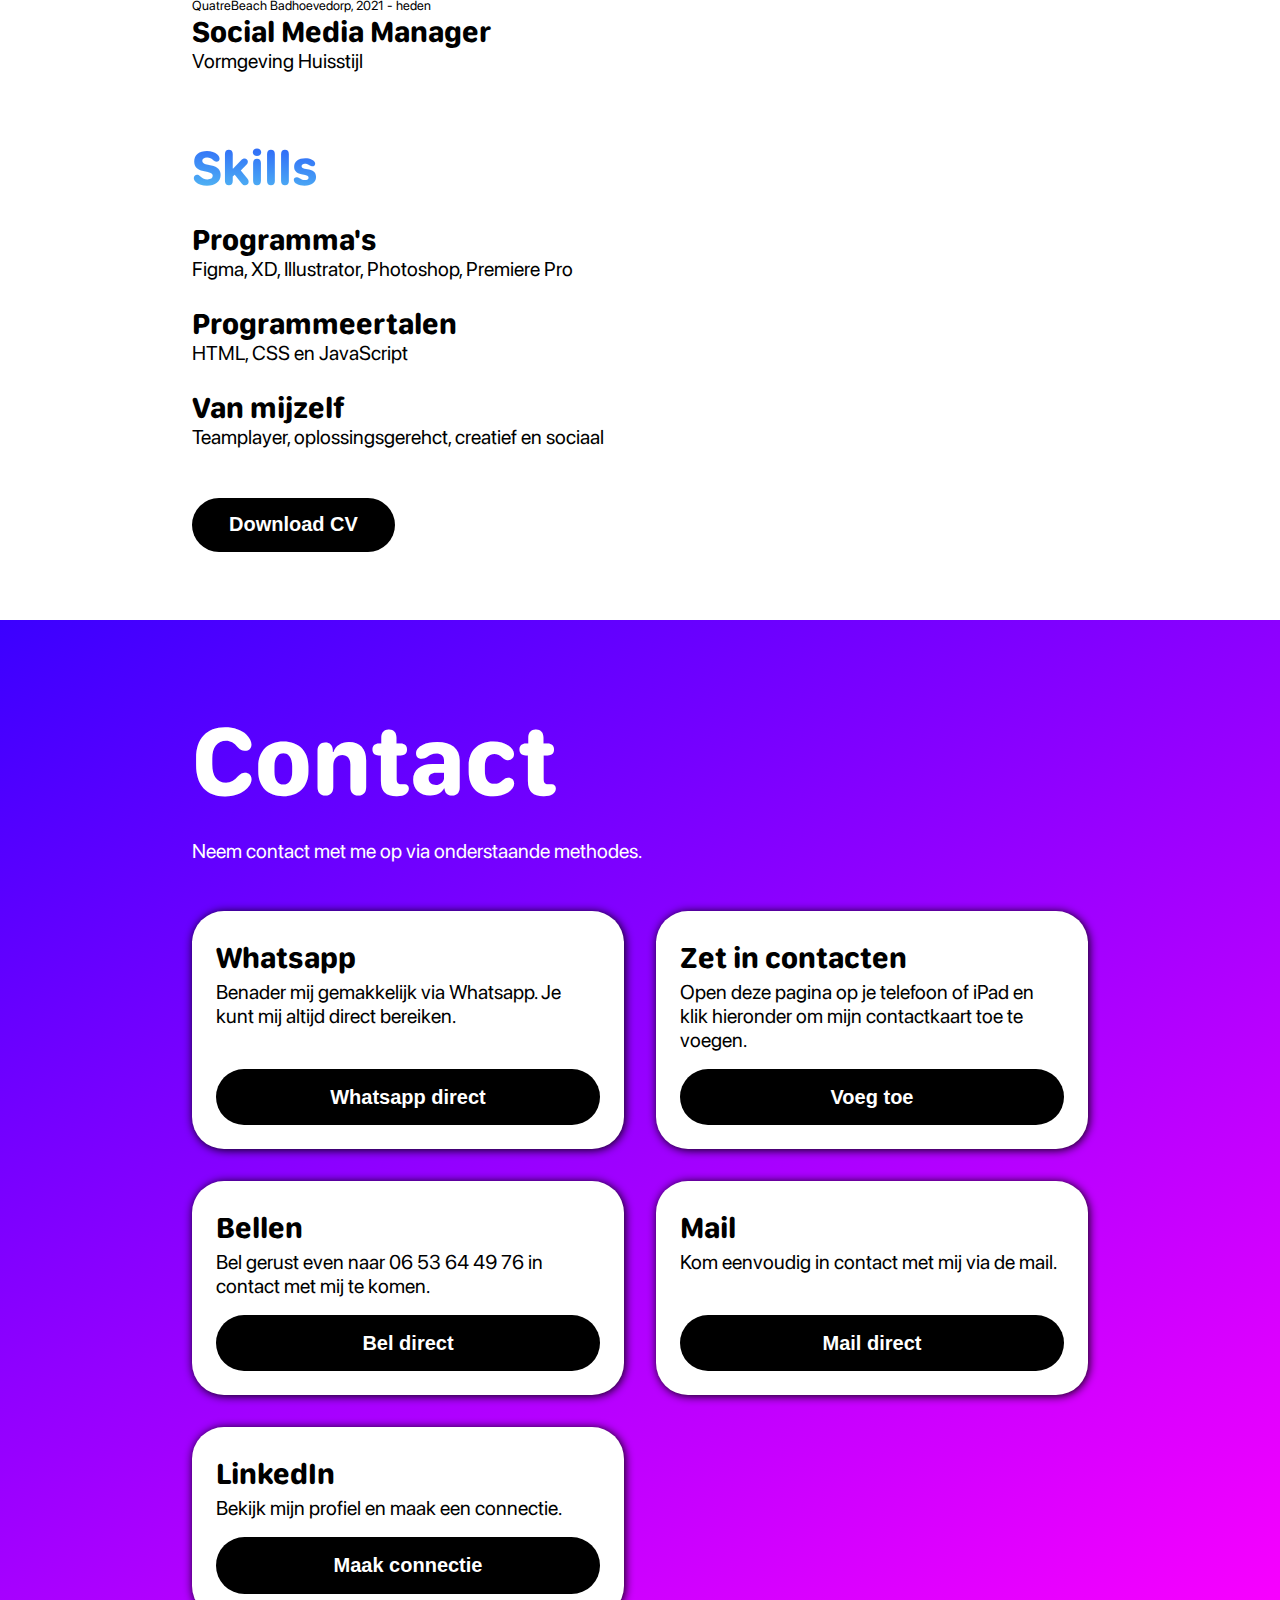
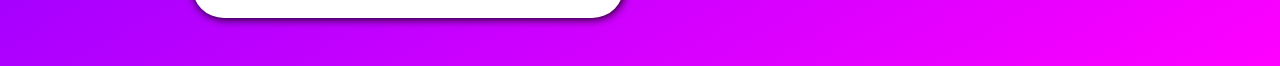
==== commit b8c13351: "Add files via upload" ====
--- a/over_portfolio.html
+++ b/over_portfolio.html
@@ -26,6 +26,9 @@
 			<div> <a href="portfolio.html">
 					<p>Home</p>
 				</a>
+				<a href="portfolio.html#boeken">
+					<p>Projecten</p>
+				</a>
 				<a href="over_portfolio.html">
 					<p>Over mij</p>
 				</a>
@@ -36,7 +39,7 @@
 	<main>
 		<section class="video_wrapper">
 			<video src="./videos/gradient_blauw.mp4" playsinline loop muted autoplay></video>
-			<video src="./videos/gradient.mp4" playsinline loop muted autoplay></video>
+			<video src="./videos/gradient_roze.mp4" playsinline loop muted autoplay></video>
 		</section>
 
 		<section class="video_wrapper2" id="welkom">
@@ -72,9 +75,7 @@
 		<section class="wrapper3" id="ervaring">
 			<div>
 				<h2>Ervaring</h2>
-				<p>Leuk dat je benieuwd bent naar mijn muziek. Hieronder vind je de twee verschillende mogelijkheden
-					wanneer je mij wil laten draaien op jouw event. Maak vrijblijvend jouw keuze. Je zit nog nergens aan
-					vast tot we het over en weer bevestigd hebben.</p>
+				<p></p>
 			</div>
 
 			<div class="ev_lijst">
@@ -164,7 +165,7 @@
 					</div>
 					<div>
 						<a class="grid-button_contact" href="./assets/vcard/Binc van Buren.vcf"><button class="bt">Voeg
-								toe aan contacten</button></a>
+								toe</button></a>
 					</div>
 				</article>
 
@@ -186,19 +187,30 @@
 						<p>Kom eenvoudig in contact met mij via de mail. </p>
 					</div>
 					<div>
-						<a class="grid-button_contact" href="mailto:bincvanburen@icloud.com?subject=DJ Aanvraag"><button
+						<a class="grid-button_contact" href="mailto:bincvanburen@icloud.com"><button
 								class="bt">Mail direct</button></a>
 					</div>
 				</article>
 
+				<article>
+					<div>
+						<h3>LinkedIn</h3>
+						<p>Bekijk mijn profiel en maak een connectie.</p>
+					</div>
+					<div>
+						<a class="grid-button_contact" href="https://www.linkedin.com/in/binc-van-buren-53b338211/" target="_blank"><button
+								class="bt">Maak connectie</button></a>
+					</div>
+				</article>
+
 			</div>
 		</section>
 
 	</main>
 
-	<footer>
-
-	</footer>
+	<!-- <footer>
+
+	</footer> -->
 </body>
 
 </html>